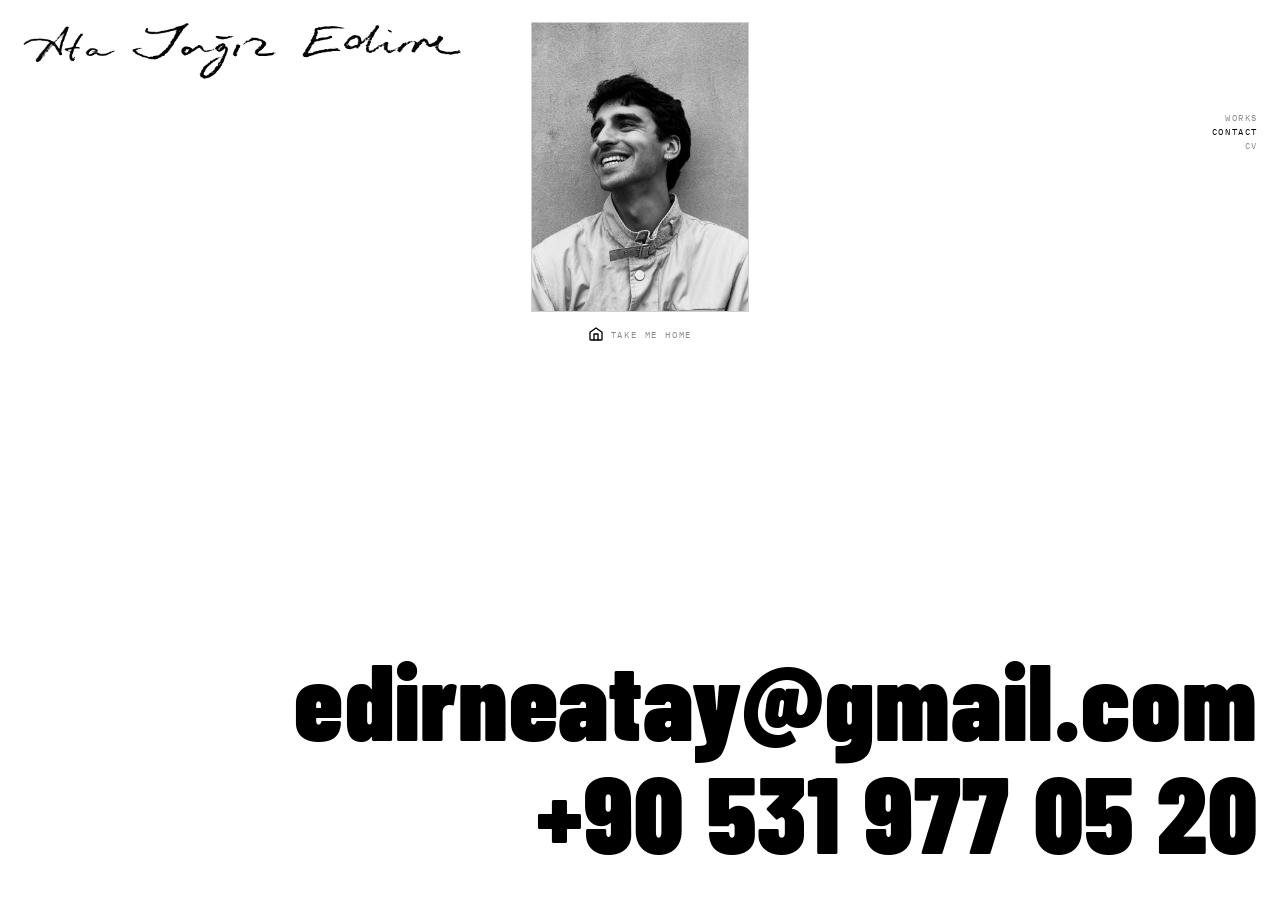
==== contact.html @ fc844967 "Initial commit" ====
<!DOCTYPE html>
<html lang="en">
<head>
  <meta charset="UTF-8" />
  <meta name="viewport" content="width=device-width, initial-scale=1.0" />
  <title>Contact — Ata Yağız Edirne</title>

  <link rel="preconnect" href="https://fonts.googleapis.com" />
  <link rel="preconnect" href="https://fonts.gstatic.com" crossorigin />
  <link href="https://fonts.googleapis.com/css2?family=Barlow+Condensed:wght@400;600;700;800;900&family=IBM+Plex+Mono:wght@400;500&display=swap" rel="stylesheet" />

  <style>
    *, *::before, *::after { box-sizing: border-box; margin: 0; padding: 0; }

    :root {
      --black: #000;
      --white: #fff;
      --font-display: 'Barlow Condensed', 'Arial Narrow', Arial, sans-serif;
      --font-mono: 'IBM Plex Mono', 'Courier New', monospace;
      --gutter: 22px;
      --sig-h: clamp(32px, 4.6vw, 58px);
    }

html, body {
      height: 100%;
      background: var(--white);
      color: var(--black);
      font-family: var(--font-display);
      overflow: hidden;
    }

    .contact-page {
      height: 100vh;
      display: flex;
      flex-direction: column;
    }

    /* ── Top section ── */
    .top {
      flex: 1;
      display: grid;
      grid-template-columns: 1fr auto 1fr;
      align-items: start;
      padding: var(--gutter);
      gap: 32px;
      min-height: 0;
    }

    /* Left col */
    .top-left {
      display: flex;
      flex-direction: column;
      gap: 18px;
    }

    .studio-name {
      display: flex;
      align-items: flex-start;
      gap: calc(var(--sig-h) * 0.25);
      line-height: 1;
    }
    .sig-img { display: block; height: var(--sig-h); width: auto; }

    .photo-row {
      display: flex;
      flex-direction: row;
      align-items: flex-end;
      gap: 18px;
    }

    .intro-text {
      font-family: var(--font-mono);
      font-size: 9px;
      letter-spacing: 0.2em;
      text-transform: uppercase;
      line-height: 1.75;
      color: rgba(0,0,0,0.45);
      text-align: left;
      max-width: 32ch;
    }

    /* Center col: photo + take me home centered, intro floats right of photo */
    .top-center {
      display: flex;
      flex-direction: column;
      align-items: center;
      gap: 14px;
    }

    .photo-placeholder {
      position: relative;
      width: clamp(120px, 17vw, 240px);
      aspect-ratio: 3/4;
      background: #e8e8e8;
      border: 1px solid rgba(0,0,0,0.1);
      overflow: hidden;
    }

    .photo-placeholder img {
      width: 100%;
      height: 100%;
      object-fit: cover;
      display: block;
    }

    .nav-home {
      display: flex;
      flex-direction: row;
      align-items: center;
      gap: 7px;
      text-decoration: none;
      white-space: nowrap;
    }
    .nav-home svg {
      width: 16px; height: 16px;
      flex-shrink: 0;
      color: var(--black);
    }
    .nav-home-label {
      font-family: var(--font-mono);
      font-size: 9px;
      letter-spacing: 0.2em;
      text-transform: uppercase;
      color: var(--black);
      opacity: 0.45;
      transition: opacity 0.2s;
    }
    .nav-home:hover .nav-home-label { opacity: 1; }

    /* Right col: nav links */
    .top-right {
      display: flex;
      flex-direction: column;
      align-items: flex-end;
      gap: 3px;
      margin-top: clamp(52px, 7vw, 96px);
    }

    .top-right a {
      font-family: var(--font-mono);
      font-size: 9px;
      letter-spacing: 0.18em;
      text-transform: uppercase;
      color: var(--black);
      text-decoration: none;
      opacity: 0.45;
      transition: opacity 0.2s;
    }
    .top-right a:hover,
    .top-right a.active { opacity: 1; }

    /* ── Bottom section ── */
    .bottom {
      padding: clamp(12px, 2vw, 28px) var(--gutter) clamp(16px, 2.5vw, 32px);
    }

    .contact-big {
      display: block;
      font-family: var(--font-display);
      font-weight: 900;
      font-size: clamp(36px, 8.4vw, 130px);
      letter-spacing: 0.01em;
      text-transform: lowercase;
      line-height: 1.05;
      text-decoration: none;
      color: var(--black);
      transition: opacity 0.2s;
      white-space: nowrap;
      text-align: right;
    }
    .contact-big:hover { opacity: 0.45; }
  
    /* phones: one column, page scrolls */
    @media (max-width: 700px) {
      :root { --gutter: 14px; }
      html, body { height: auto; overflow-y: auto; }
      .contact-page { height: auto; min-height: 100vh; }
      .top { grid-template-columns: 1fr; gap: 22px; align-items: start; align-content: start; justify-items: start; }
      .top-left { order: 1; }
      .top-right { order: 2; margin-top: 0; flex-direction: row; align-items: flex-start; gap: 18px; }
      .top-center { order: 3; }
      .contact-big { font-size: clamp(24px, 8.4vw, 60px); }
    }
  </style>
  <link rel="preload" as="image" href="images/signature-ata.png" />
  <link rel="preload" as="image" href="images/signature-yagiz-edirne.png" />
</head>
<body>

  <div class="contact-page">

    <div class="top">
      <!-- Left -->
      <div class="top-left">
        <span class="studio-name"><span id="name-ata"><img class="sig-img" src="images/signature-ata.png" width="291" height="179" alt="Ata"></span><span id="name-rest"><img class="sig-img" src="images/signature-yagiz-edirne.png" width="1022" height="179" alt="Yağız Edirne"></span></span>
      </div>

      <!-- Center: photo + intro side by side, take me home below -->
      <div class="top-center">
        <div class="photo-placeholder">
          <img src="images/ben.png" alt="Ata Yağız Edirne" />
        </div>
        <a class="nav-home" href="index.html">
          <svg viewBox="0 0 24 24" fill="none" stroke="currentColor" stroke-width="2" stroke-linecap="round" stroke-linejoin="round">
            <path d="M3 9.5L12 3l9 6.5V20a1 1 0 0 1-1 1H4a1 1 0 0 1-1-1V9.5z"/>
            <polyline points="9 21 9 12 15 12 15 21"/>
          </svg>
          <span class="nav-home-label">Take me home</span>
        </a>
      </div>


      <!-- Right: nav links -->
      <div class="top-right">
        <a href="index.html#projects">Works</a>
        <a href="contact.html" class="active">Contact</a>
        <a href="cv.html">CV</a>
      </div>
    </div>

    <!-- Bottom big contact -->
    <div class="bottom">
      <a class="contact-big" href="mailto:edirneatay@gmail.com">edirneatay@gmail.com</a>
      <a class="contact-big" href="tel:+905319770520">+90 531 977 05 20</a>
    </div>

  </div>

  <script>
  (function () {

    /* Reverse of the slide-in: name slides back to the right before leaving */
    let leaving = false;
    document.querySelectorAll('.top-right a:not(.active), .nav-home').forEach(function (link) {
      link.addEventListener('click', function (e) {
        if (e.metaKey || e.ctrlKey || e.shiftKey || e.altKey || e.button !== 0) return;
        e.preventDefault();
        if (leaving) return;
        leaving = true;

        const href = this.href;
        const el = document.getElementById('name-rest');
        const rect = el.getBoundingClientRect();
        // the inline span's box is taller than its line (line-height:1), so take the top from the block line box
        const lineTop = el.parentElement.getBoundingClientRect().top;
        const cs = getComputedStyle(el);
        const gutter = parseFloat(getComputedStyle(document.documentElement).getPropertyValue('--gutter')) || 22;
        const targetLeft = document.documentElement.clientWidth - gutter - rect.width;

        const clone = el.cloneNode(true);
        clone.removeAttribute('id');
        clone.style.cssText = [
          'position:fixed',
          'top:' + lineTop + 'px',
          'left:' + rect.left + 'px',
          'margin:0',
          'z-index:9999',
          'pointer-events:none',
          'transition:left 0.8s cubic-bezier(0.77,0,0.18,1)',
          'font-family:var(--font-display)',
          'font-weight:900',
          'font-size:' + cs.fontSize,
          'letter-spacing:' + cs.letterSpacing,
          'text-transform:uppercase',
          'line-height:1',
          'white-space:nowrap'
        ].join(';');
        document.body.appendChild(clone);
      clone.getBoundingClientRect(); // commit the start position so the transition always runs
        el.style.visibility = 'hidden';

        requestAnimationFrame(function () {
          requestAnimationFrame(function () { clone.style.left = targetLeft + 'px'; });
        });

        setTimeout(function () { window.location.href = href; }, 780);
      });
    });
  })();
  </script>
</body>
</html>
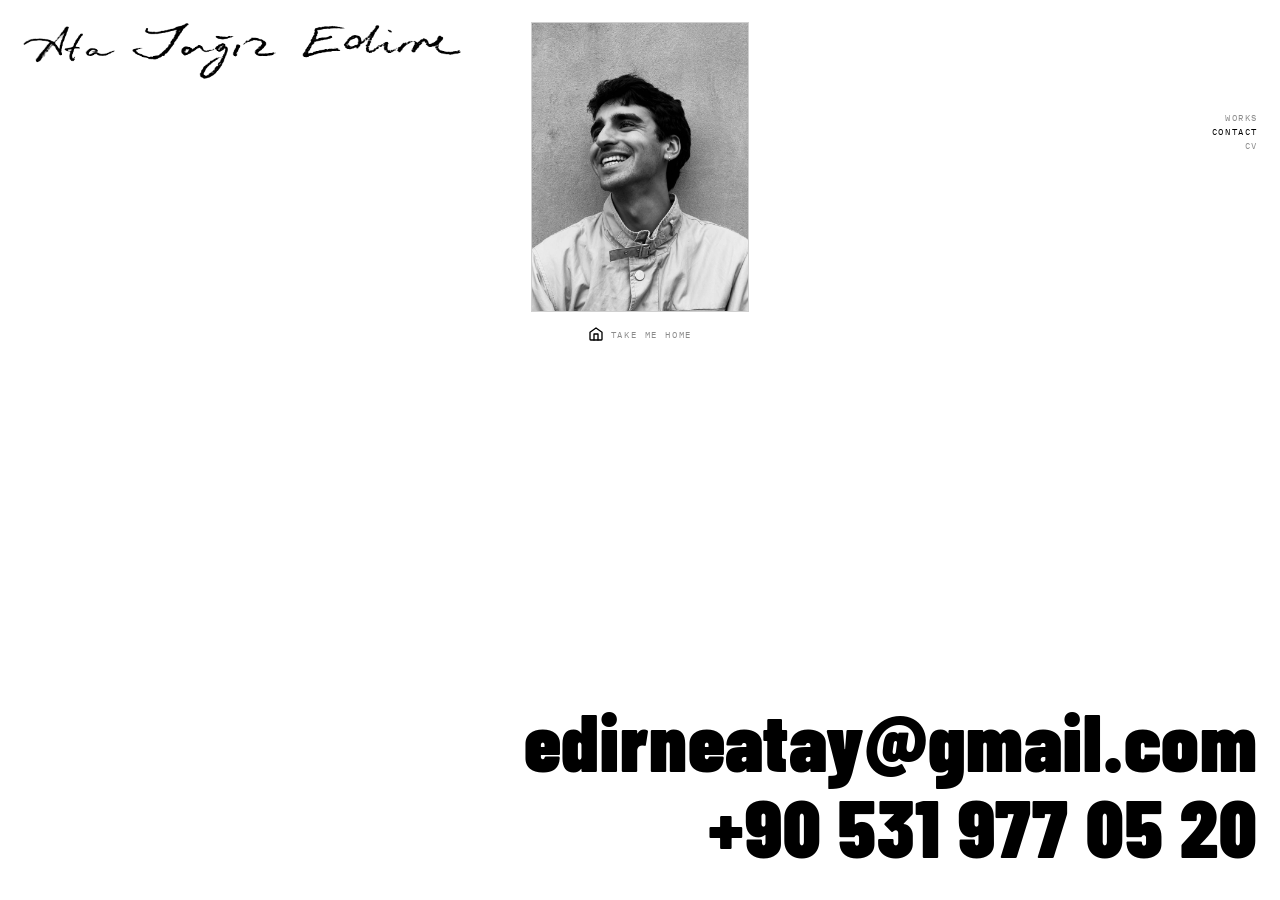
==== commit 5c0f1a6e: "Update contact.html" ====
--- a/contact.html
+++ b/contact.html
@@ -158,7 +158,7 @@
       display: block;
       font-family: var(--font-display);
       font-weight: 900;
-      font-size: clamp(36px, 8.4vw, 130px);
+      font-size: clamp(30px, 6.4vw, 100px);
       letter-spacing: 0.01em;
       text-transform: lowercase;
       line-height: 1.05;
@@ -179,7 +179,7 @@
       .top-left { order: 1; }
       .top-right { order: 2; margin-top: 0; flex-direction: row; align-items: flex-start; gap: 18px; }
       .top-center { order: 3; }
-      .contact-big { font-size: clamp(24px, 8.4vw, 60px); }
+      .contact-big { font-size: clamp(22px, 7vw, 46px); }
     }
   </style>
   <link rel="preload" as="image" href="images/signature-ata.png" />
@@ -212,7 +212,7 @@
 
       <!-- Right: nav links -->
       <div class="top-right">
-        <a href="index.html#projects">Works</a>
+        <a href="project.html?p=0">Works</a>
         <a href="contact.html" class="active">Contact</a>
         <a href="cv.html">CV</a>
       </div>
